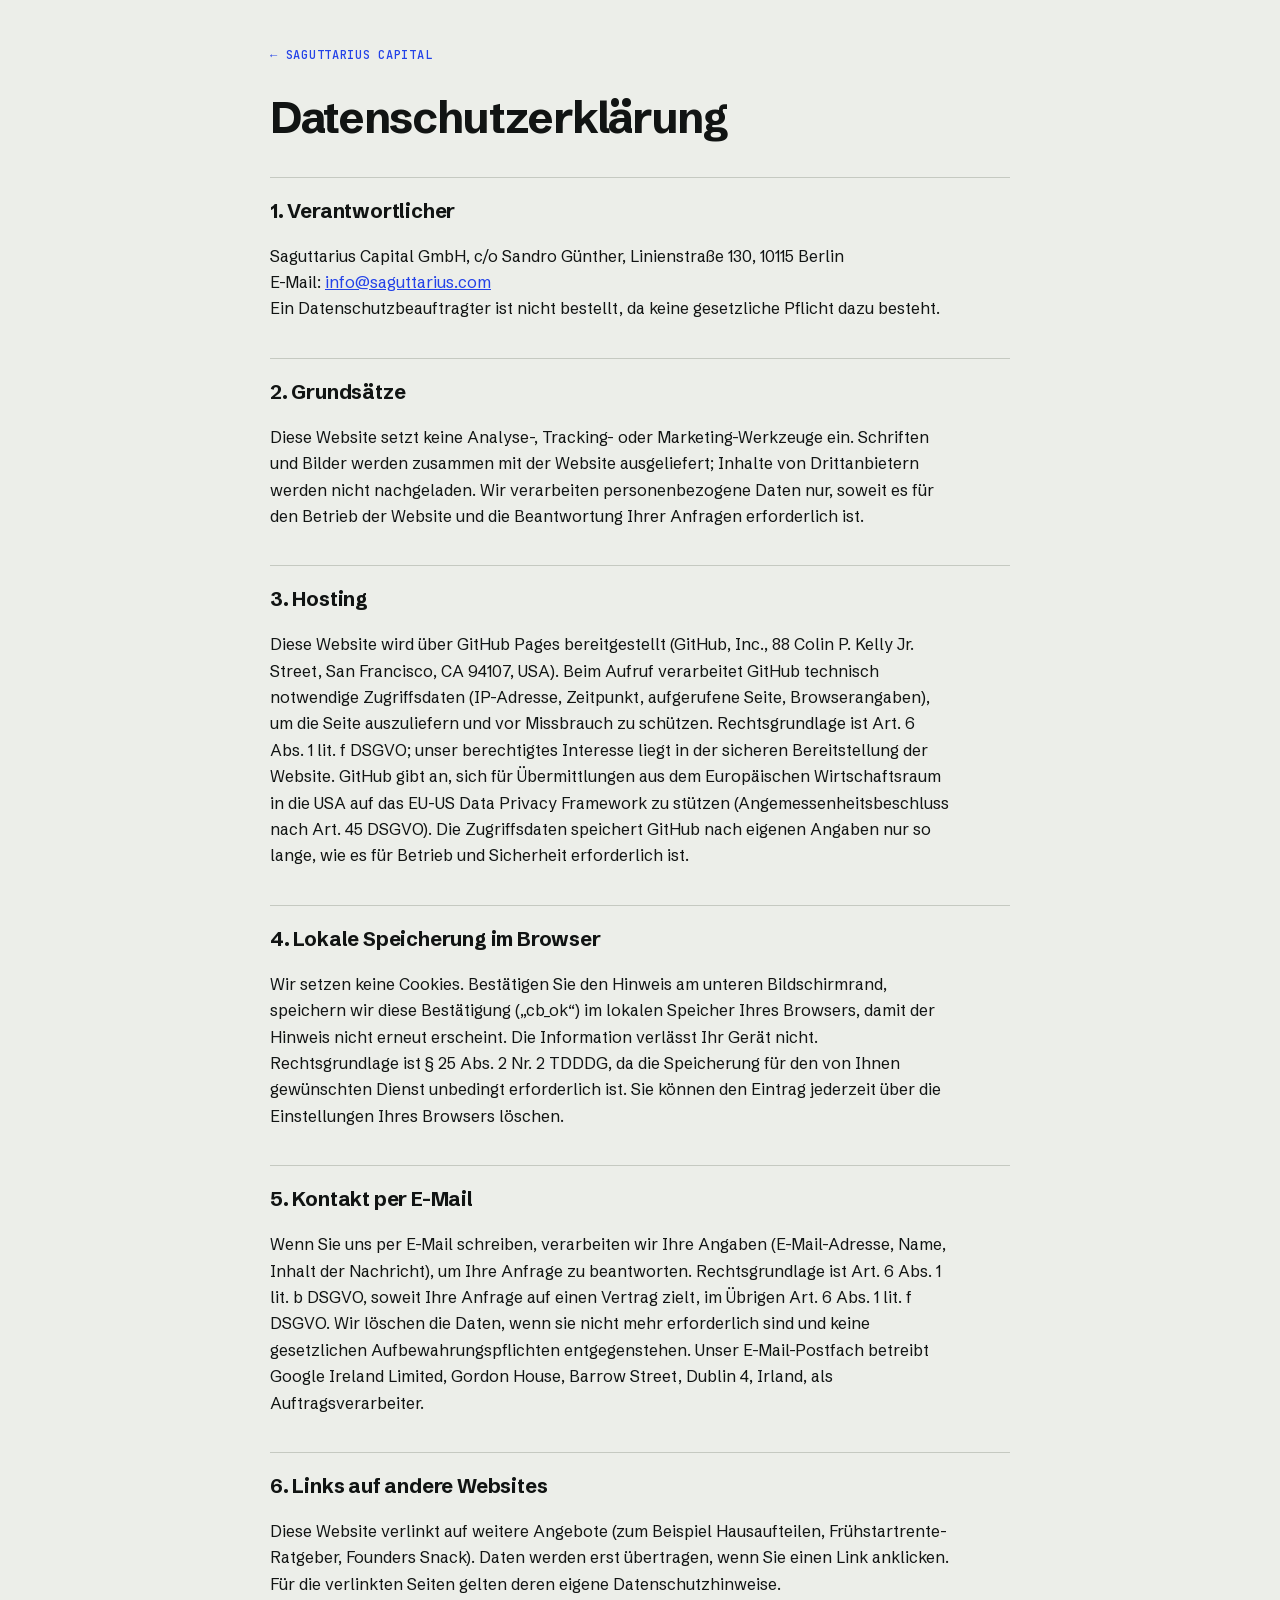
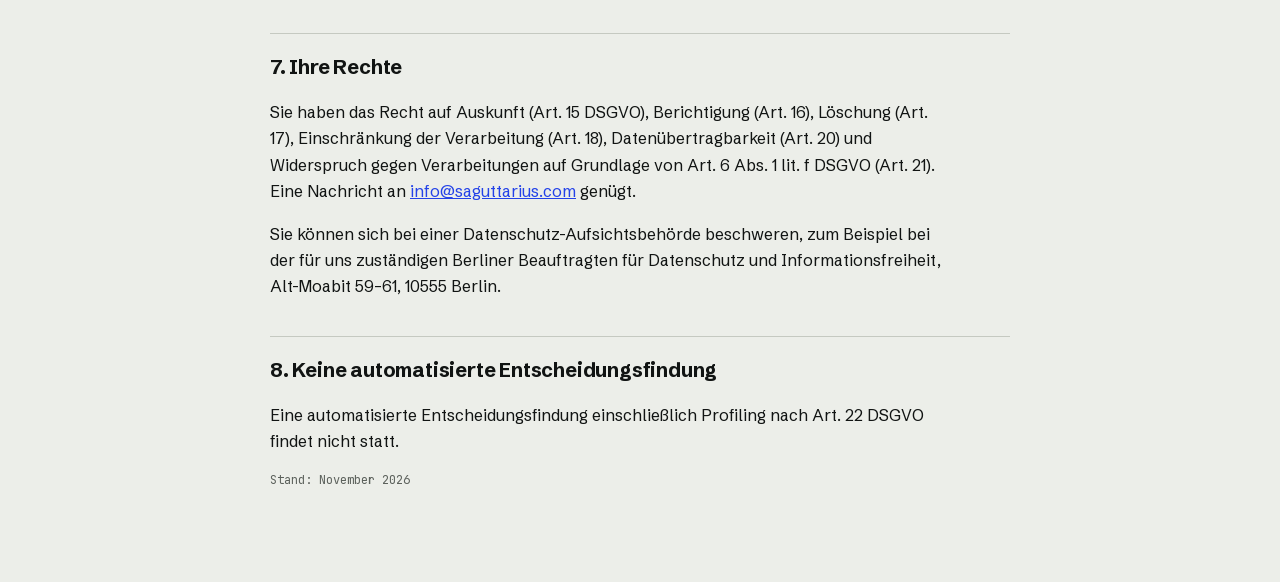
==== datenschutz.html @ 9b0e41cc "Website saguttarius.com (Build aus saguttarius-site) Co-Authored-By: Claude Opus 5.5 <noreply@anthro" ====
<!doctype html>
<html lang="de">
<head>
<meta charset="utf-8">
<meta name="viewport" content="width=device-width,initial-scale=1,viewport-fit=cover">
<title>Datenschutz · Saguttarius Capital GmbH</title>
<meta name="robots" content="noindex">
<link rel="icon" href="favicon.png">
<link rel="stylesheet" href="fonts.css">
<style>
:root{--paper:#eceee9;--ink:#111413;--mute:#5c615c;--line:#c5c9c1;--blue:#2342e8;--f:"Schibsted Grotesk","Helvetica Neue",Arial,sans-serif;--m:"JetBrains Mono",Menlo,monospace}
@media (prefers-color-scheme:dark){:root{--paper:#0f1211;--ink:#e6e9e3;--mute:#8d938c;--line:#2a2f2c;--blue:#7088ff;color-scheme:dark}}
*{box-sizing:border-box}
body{margin:0;background:var(--paper);color:var(--ink);font:16px/1.65 var(--f);-webkit-font-smoothing:antialiased}
.w{max-width:780px;margin:0 auto;padding:40px max(20px,env(safe-area-inset-right,0px)) 80px max(20px,env(safe-area-inset-left,0px))}
a{color:var(--blue)}
.back{font:500 12px var(--m);text-transform:uppercase;letter-spacing:.06em;text-decoration:none}
h1{font-size:clamp(30px,5vw,44px);line-height:1.05;letter-spacing:-.03em;margin:28px 0 30px}
h2{font-size:20px;letter-spacing:-.01em;margin:36px 0 8px;padding-top:16px;border-top:1px solid var(--line)}
h3{font-size:16px;margin:22px 0 6px}
p,li{max-width:68ch}
.m{font:400 12px/1.6 var(--m);color:var(--mute)}
</style>
</head>
<body>
<main class="w">
<a class="back" href="./">← Saguttarius Capital</a>
<h1>Datenschutzerklärung</h1>
<h2>1. Verantwortlicher</h2>
<p>Saguttarius Capital GmbH, c/o Sandro Günther, Linienstraße 130, 10115 Berlin<br>E-Mail: <a href="mailto:info@saguttarius.com">info@saguttarius.com</a><br>Ein Datenschutzbeauftragter ist nicht bestellt, da keine gesetzliche Pflicht dazu besteht.</p>

<h2>2. Grundsätze</h2>
<p>Diese Website setzt keine Analyse-, Tracking- oder Marketing-Werkzeuge ein. Schriften und Bilder werden zusammen mit der Website ausgeliefert; Inhalte von Drittanbietern werden nicht nachgeladen. Wir verarbeiten personenbezogene Daten nur, soweit es für den Betrieb der Website und die Beantwortung Ihrer Anfragen erforderlich ist.</p>

<h2>3. Hosting</h2>
<p>Diese Website wird über GitHub Pages bereitgestellt (GitHub, Inc., 88 Colin P. Kelly Jr. Street, San Francisco, CA 94107, USA). Beim Aufruf verarbeitet GitHub technisch notwendige Zugriffsdaten (IP-Adresse, Zeitpunkt, aufgerufene Seite, Browserangaben), um die Seite auszuliefern und vor Missbrauch zu schützen. Rechtsgrundlage ist Art. 6 Abs. 1 lit. f DSGVO; unser berechtigtes Interesse liegt in der sicheren Bereitstellung der Website. GitHub gibt an, sich für Übermittlungen aus dem Europäischen Wirtschaftsraum in die USA auf das EU-US Data Privacy Framework zu stützen (Angemessenheitsbeschluss nach Art. 45 DSGVO). Die Zugriffsdaten speichert GitHub nach eigenen Angaben nur so lange, wie es für Betrieb und Sicherheit erforderlich ist.</p>

<h2>4. Lokale Speicherung im Browser</h2>
<p>Wir setzen keine Cookies. Bestätigen Sie den Hinweis am unteren Bildschirmrand, speichern wir diese Bestätigung („cb_ok“) im lokalen Speicher Ihres Browsers, damit der Hinweis nicht erneut erscheint. Die Information verlässt Ihr Gerät nicht. Rechtsgrundlage ist § 25 Abs. 2 Nr. 2 TDDDG, da die Speicherung für den von Ihnen gewünschten Dienst unbedingt erforderlich ist. Sie können den Eintrag jederzeit über die Einstellungen Ihres Browsers löschen.</p>

<h2>5. Kontakt per E-Mail</h2>
<p>Wenn Sie uns per E-Mail schreiben, verarbeiten wir Ihre Angaben (E-Mail-Adresse, Name, Inhalt der Nachricht), um Ihre Anfrage zu beantworten. Rechtsgrundlage ist Art. 6 Abs. 1 lit. b DSGVO, soweit Ihre Anfrage auf einen Vertrag zielt, im Übrigen Art. 6 Abs. 1 lit. f DSGVO. Wir löschen die Daten, wenn sie nicht mehr erforderlich sind und keine gesetzlichen Aufbewahrungspflichten entgegenstehen. Unser E-Mail-Postfach betreibt Google Ireland Limited, Gordon House, Barrow Street, Dublin 4, Irland, als Auftragsverarbeiter.</p>

<h2>6. Links auf andere Websites</h2>
<p>Diese Website verlinkt auf weitere Angebote (zum Beispiel Hausaufteilen, Frühstartrente-Ratgeber, Founders Snack). Daten werden erst übertragen, wenn Sie einen Link anklicken. Für die verlinkten Seiten gelten deren eigene Datenschutzhinweise.</p>

<h2>7. Ihre Rechte</h2>
<p>Sie haben das Recht auf Auskunft (Art. 15 DSGVO), Berichtigung (Art. 16), Löschung (Art. 17), Einschränkung der Verarbeitung (Art. 18), Datenübertragbarkeit (Art. 20) und Widerspruch gegen Verarbeitungen auf Grundlage von Art. 6 Abs. 1 lit. f DSGVO (Art. 21). Eine Nachricht an <a href="mailto:info@saguttarius.com">info@saguttarius.com</a> genügt.</p>
<p>Sie können sich bei einer Datenschutz-Aufsichtsbehörde beschweren, zum Beispiel bei der für uns zuständigen Berliner Beauftragten für Datenschutz und Informationsfreiheit, Alt-Moabit 59–61, 10555 Berlin.</p>

<h2>8. Keine automatisierte Entscheidungsfindung</h2>
<p>Eine automatisierte Entscheidungsfindung einschließlich Profiling nach Art. 22 DSGVO findet nicht statt.</p>
<p class="m">Stand: November 2026</p>

</main>
</body>
</html>
---- fonts.css ----
@font-face {
  font-family: 'JetBrains Mono';
  font-style: normal;
  font-weight: 400;
  font-display: swap;
  src: url(fonts/JetBrainsMono-400.woff2) format('woff2');
  unicode-range: U+0000-00FF, U+0131, U+0152-0153, U+02BB-02BC, U+02C6, U+02DA, U+02DC, U+0304, U+0308, U+0329, U+2000-206F, U+20AC, U+2122, U+2191, U+2193, U+2212, U+2215, U+FEFF, U+FFFD;
}
@font-face {
  font-family: 'JetBrains Mono';
  font-style: normal;
  font-weight: 500;
  font-display: swap;
  src: url(fonts/JetBrainsMono-500.woff2) format('woff2');
  unicode-range: U+0000-00FF, U+0131, U+0152-0153, U+02BB-02BC, U+02C6, U+02DA, U+02DC, U+0304, U+0308, U+0329, U+2000-206F, U+20AC, U+2122, U+2191, U+2193, U+2212, U+2215, U+FEFF, U+FFFD;
}
@font-face {
  font-family: 'Schibsted Grotesk';
  font-style: normal;
  font-weight: 400;
  font-display: swap;
  src: url(fonts/SchibstedGrotesk-400.woff2) format('woff2');
  unicode-range: U+0000-00FF, U+0131, U+0152-0153, U+02BB-02BC, U+02C6, U+02DA, U+02DC, U+0304, U+0308, U+0329, U+2000-206F, U+20AC, U+2122, U+2191, U+2193, U+2212, U+2215, U+FEFF, U+FFFD;
}
@font-face {
  font-family: 'Schibsted Grotesk';
  font-style: normal;
  font-weight: 500;
  font-display: swap;
  src: url(fonts/SchibstedGrotesk-500.woff2) format('woff2');
  unicode-range: U+0000-00FF, U+0131, U+0152-0153, U+02BB-02BC, U+02C6, U+02DA, U+02DC, U+0304, U+0308, U+0329, U+2000-206F, U+20AC, U+2122, U+2191, U+2193, U+2212, U+2215, U+FEFF, U+FFFD;
}
@font-face {
  font-family: 'Schibsted Grotesk';
  font-style: normal;
  font-weight: 600;
  font-display: swap;
  src: url(fonts/SchibstedGrotesk-600.woff2) format('woff2');
  unicode-range: U+0000-00FF, U+0131, U+0152-0153, U+02BB-02BC, U+02C6, U+02DA, U+02DC, U+0304, U+0308, U+0329, U+2000-206F, U+20AC, U+2122, U+2191, U+2193, U+2212, U+2215, U+FEFF, U+FFFD;
}
@font-face {
  font-family: 'Schibsted Grotesk';
  font-style: normal;
  font-weight: 700;
  font-display: swap;
  src: url(fonts/SchibstedGrotesk-700.woff2) format('woff2');
  unicode-range: U+0000-00FF, U+0131, U+0152-0153, U+02BB-02BC, U+02C6, U+02DA, U+02DC, U+0304, U+0308, U+0329, U+2000-206F, U+20AC, U+2122, U+2191, U+2193, U+2212, U+2215, U+FEFF, U+FFFD;
}
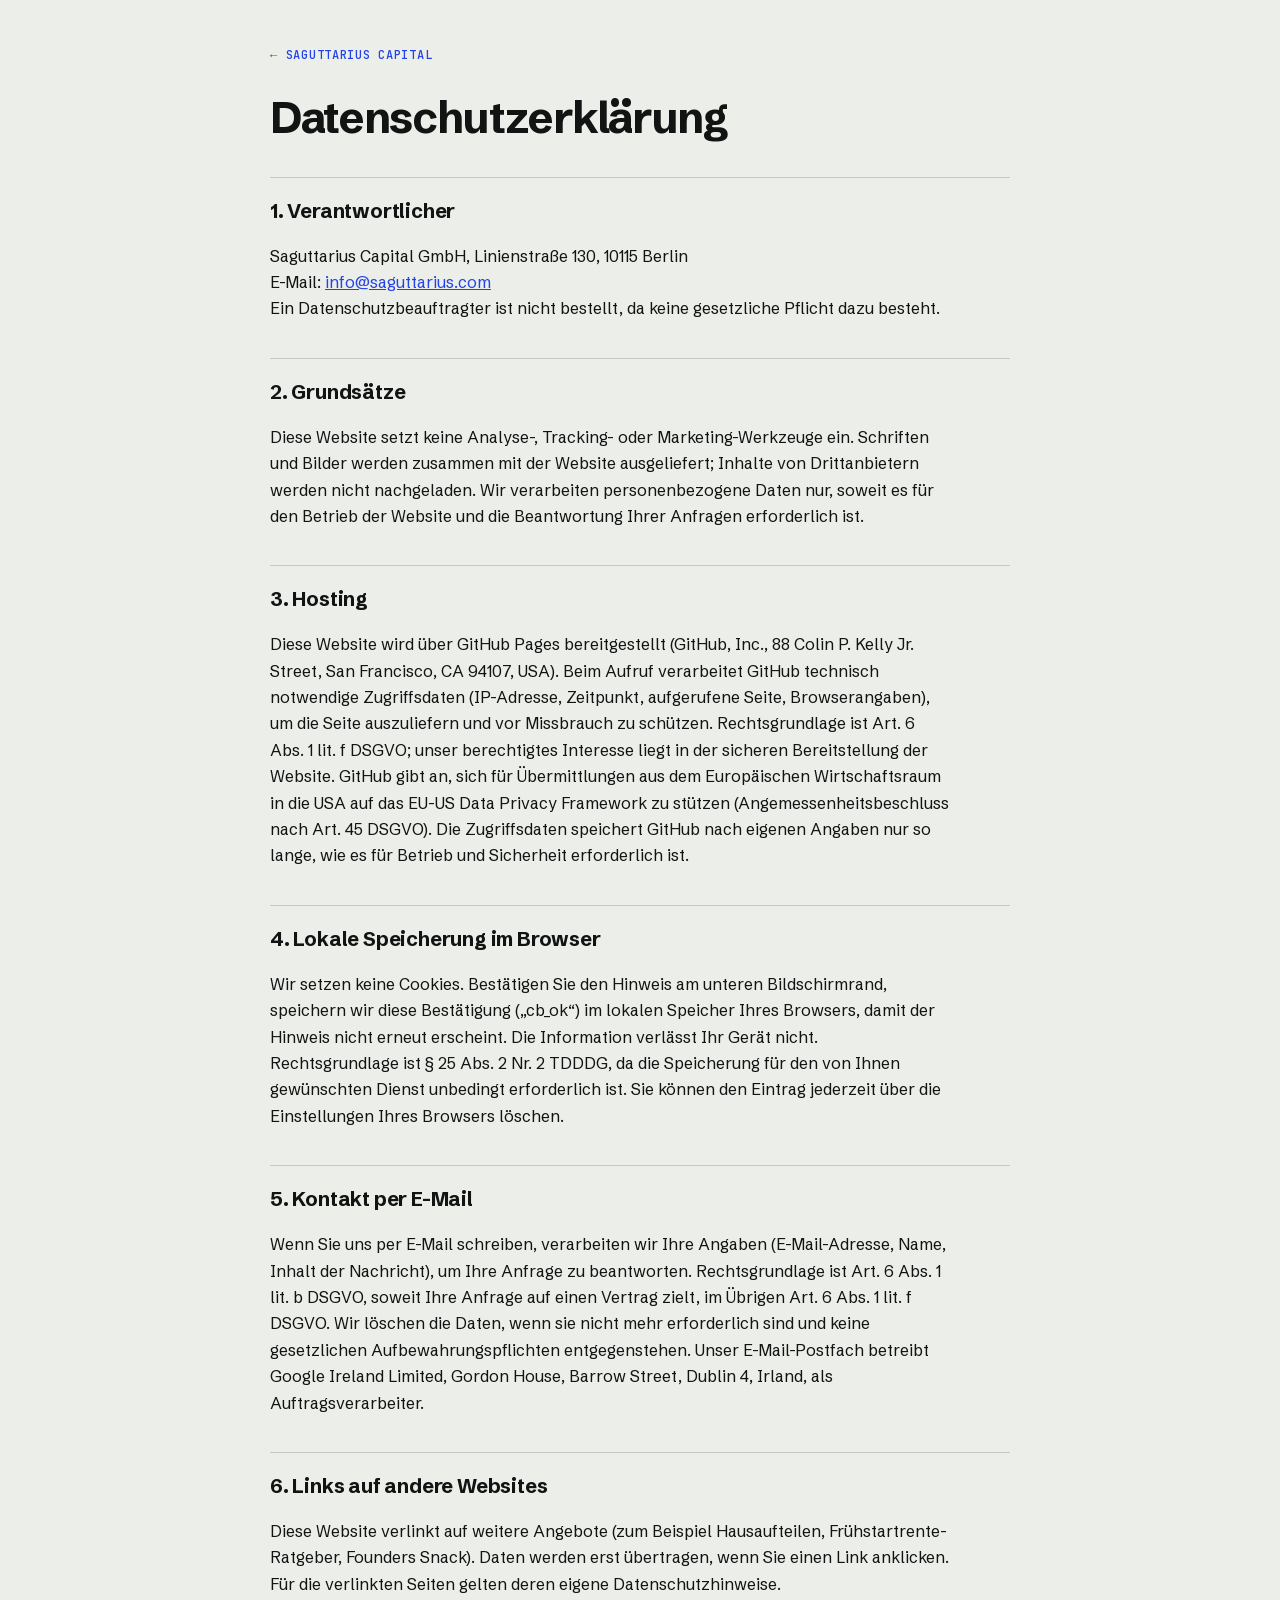
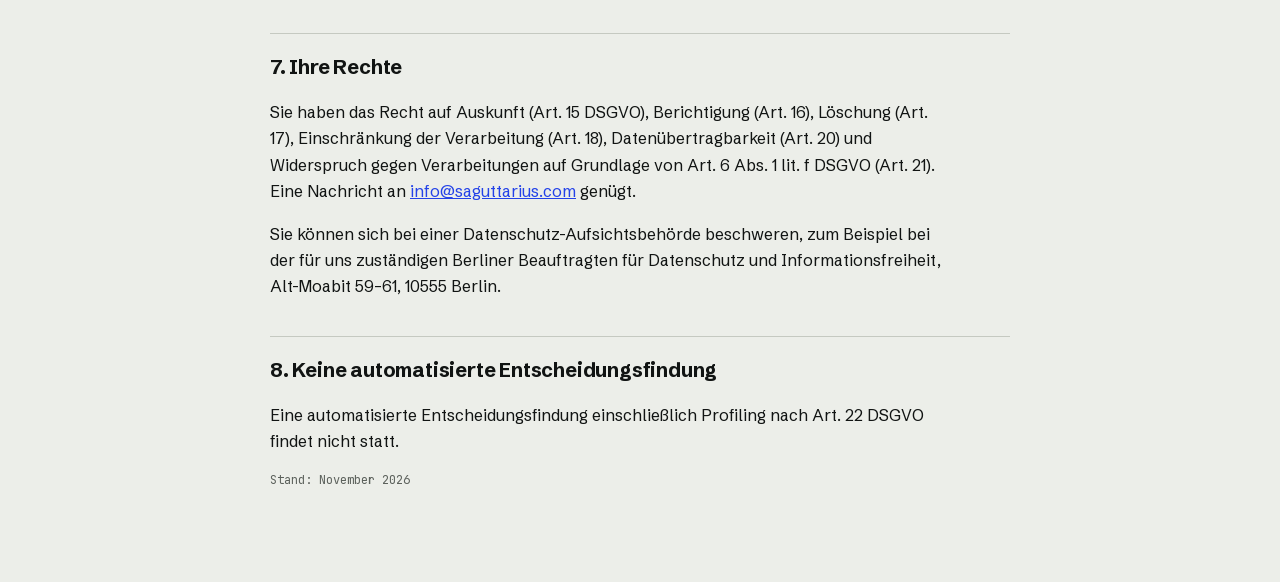
==== commit 54e81565: "Update 2026-11-18" ====
--- a/datenschutz.html
+++ b/datenschutz.html
@@ -27,7 +27,7 @@
 <a class="back" href="./">← Saguttarius Capital</a>
 <h1>Datenschutzerklärung</h1>
 <h2>1. Verantwortlicher</h2>
-<p>Saguttarius Capital GmbH, c/o Sandro Günther, Linienstraße 130, 10115 Berlin<br>E-Mail: <a href="mailto:info@saguttarius.com">info@saguttarius.com</a><br>Ein Datenschutzbeauftragter ist nicht bestellt, da keine gesetzliche Pflicht dazu besteht.</p>
+<p>Saguttarius Capital GmbH, Linienstraße 130, 10115 Berlin<br>E-Mail: <a href="mailto:info@saguttarius.com">info@saguttarius.com</a><br>Ein Datenschutzbeauftragter ist nicht bestellt, da keine gesetzliche Pflicht dazu besteht.</p>
 
 <h2>2. Grundsätze</h2>
 <p>Diese Website setzt keine Analyse-, Tracking- oder Marketing-Werkzeuge ein. Schriften und Bilder werden zusammen mit der Website ausgeliefert; Inhalte von Drittanbietern werden nicht nachgeladen. Wir verarbeiten personenbezogene Daten nur, soweit es für den Betrieb der Website und die Beantwortung Ihrer Anfragen erforderlich ist.</p>
